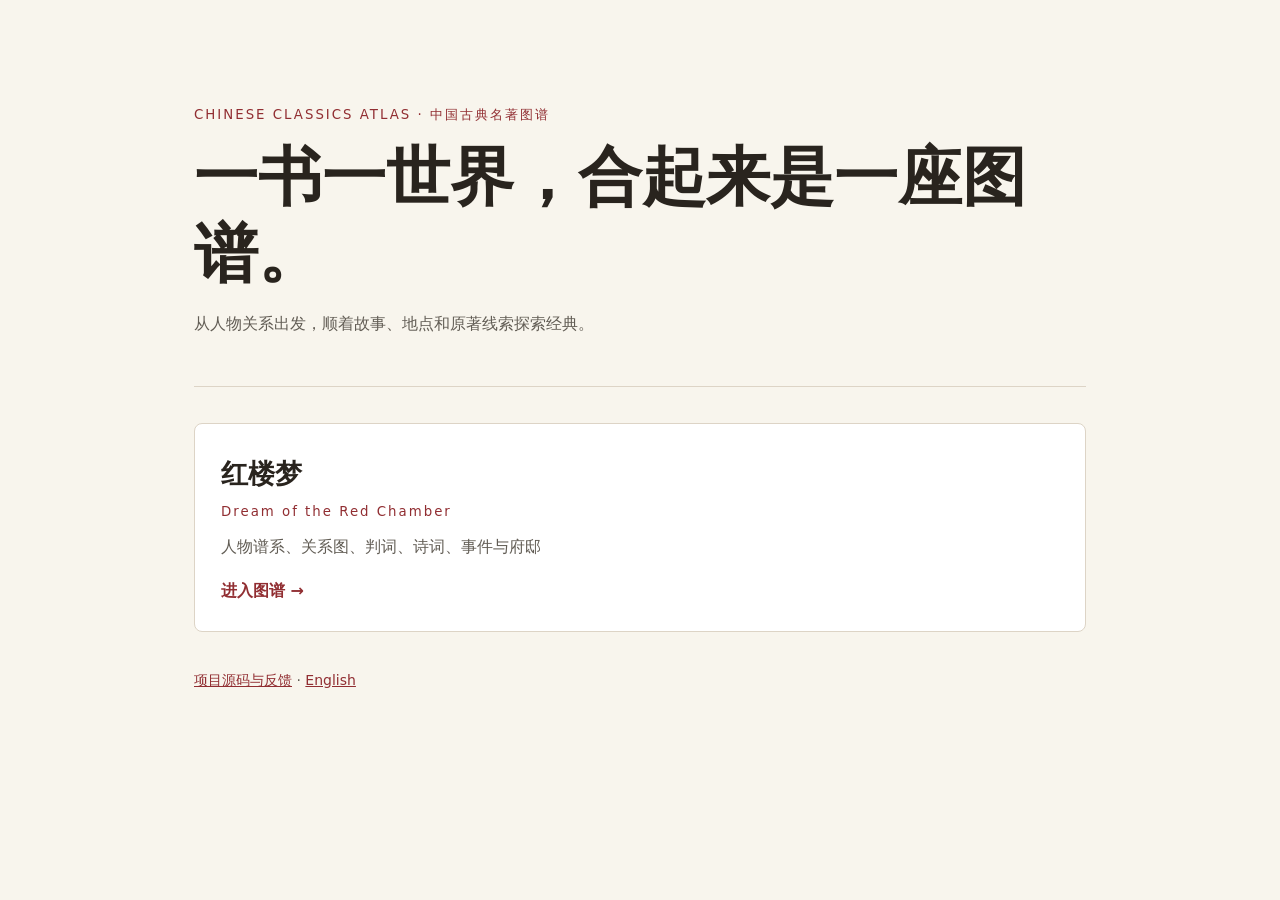
==== index.html @ 7a06d8f0 "feat: scaffold single-repo Chinese Classics Atlas with Honglou route" ====
<!doctype html>
<html lang="zh-CN">
<head>
<meta charset="utf-8">
<meta name="viewport" content="width=device-width, initial-scale=1">
<title>Chinese Classics Atlas · 中国古典名著图谱</title>
<meta name="description" content="在一座图谱里探索中国古典名著的人物、关系、事件与地点。">
<style>
:root{color-scheme:light;--ink:#29241e;--accent:#912e32;--paper:#f8f5ed;--line:#ddd4c6}
*{box-sizing:border-box}body{margin:0;background:var(--paper);color:var(--ink);font:16px/1.75 system-ui,-apple-system,"PingFang SC",sans-serif}
main{max-width:940px;margin:auto;padding:clamp(32px,8vw,100px) 24px}header{border-bottom:1px solid var(--line);padding-bottom:32px}
small{color:var(--accent);letter-spacing:.15em}h1{font-family:Georgia,"Songti SC",serif;font-size:clamp(38px,6vw,64px);line-height:1.2;margin:12px 0}p{color:#625d55}
.grid{display:grid;grid-template-columns:repeat(auto-fit,minmax(250px,1fr));gap:18px;margin:36px 0}.card{background:#fff;border:1px solid var(--line);border-radius:8px;padding:26px;text-decoration:none;color:inherit;display:block}.card:hover,.card:focus-visible{border-color:var(--accent);box-shadow:0 5px 22px #29241e12}.card h2{margin:0;font-size:27px}.card p{margin:8px 0 16px}.card span{color:var(--accent);font-weight:600}footer{font-size:14px;color:#625d55}a{color:var(--accent)}
</style>
</head>
<body>
<main>
<header><small>CHINESE CLASSICS ATLAS · 中国古典名著图谱</small><h1>一书一世界，合起来是一座图谱。</h1><p>从人物关系出发，顺着故事、地点和原著线索探索经典。</p></header>
<div id="works" class="grid" aria-live="polite"></div>
<footer><a href="https://github.com/iihao/chinese-classics-atlas">项目源码与反馈</a> · <a href="en/">English</a></footer>
</main>
<script>
(function(){
  var legacy = location.hash;
  // 历史分享链接继续指向红楼，不占用系列首页路由。
  if (legacy && /^#(?:lineage|graph|people|events|fate|riddle|poetry|places|map|chapters|data|item)(?:\/|$)/.test(legacy)) {
    location.replace('works/honglou/' + legacy); return;
  }
  fetch('works/catalog.json').then(function(r){if(!r.ok)throw Error('目录加载失败');return r.json();}).then(function(c){
    var box=document.getElementById('works');
    c.works.forEach(function(w){
      if(w.status!=='available')return;
      var a=document.createElement('a');a.className='card';a.href=w.entry;
      var h=document.createElement('h2');h.textContent=w.name;
      var en=document.createElement('small');en.textContent=w.englishName;
      var p=document.createElement('p');p.textContent=w.description;
      var arrow=document.createElement('span');arrow.textContent='进入图谱 →';
      a.append(h,en,p,arrow);box.append(a);
    });
  }).catch(function(e){document.getElementById('works').textContent=e.message;});
})();
</script>
</body>
</html>
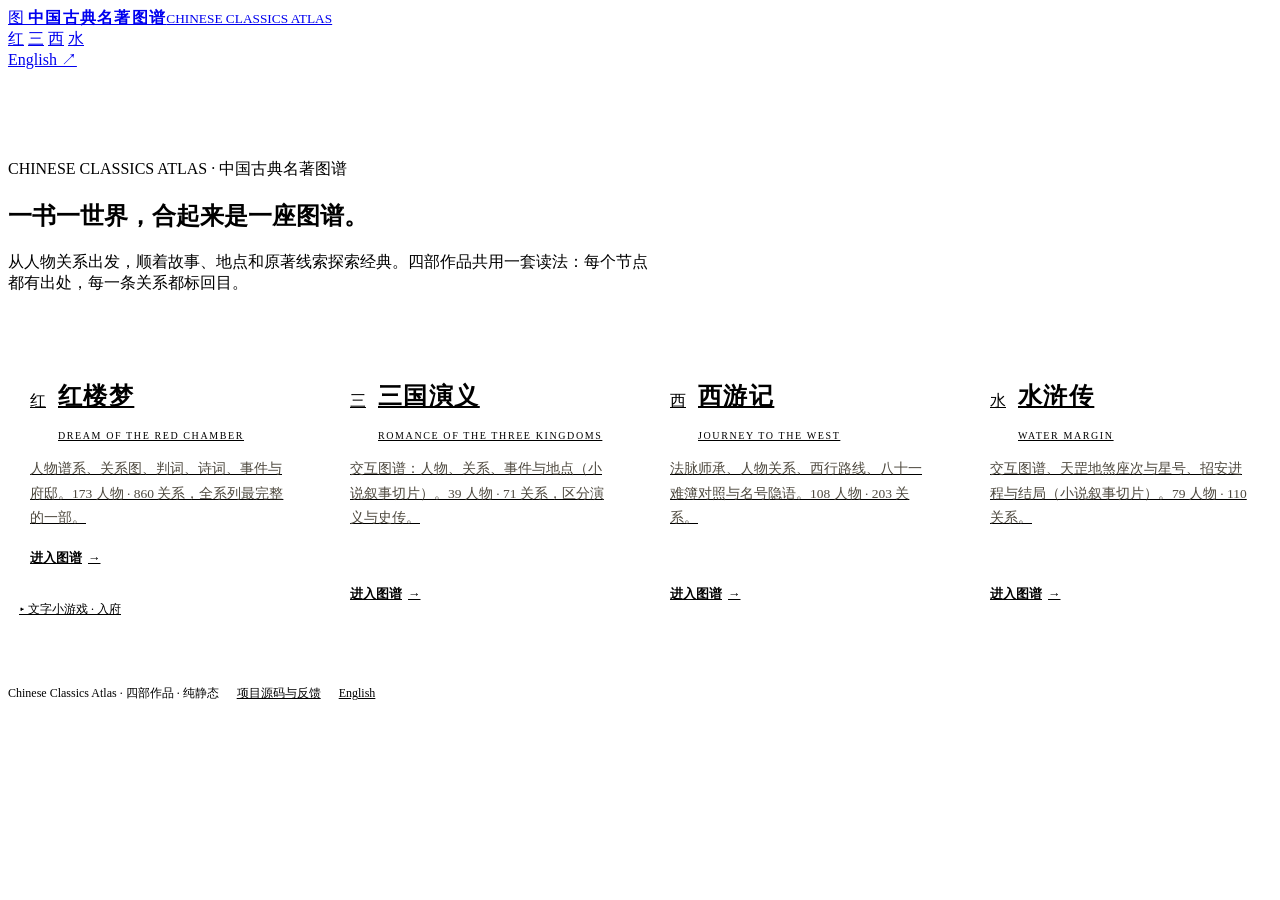
==== commit 38881d72: "feat(honglou): add first-person text game 'Entering the Mansion' - six scenes from the side gate to " ====
--- a/index.html
+++ b/index.html
@@ -1,43 +1,167 @@
 <!doctype html>
-<html lang="zh-CN">
+<html lang="zh-CN" data-work="hub">
 <head>
 <meta charset="utf-8">
 <meta name="viewport" content="width=device-width, initial-scale=1">
 <title>Chinese Classics Atlas · 中国古典名著图谱</title>
-<meta name="description" content="在一座图谱里探索中国古典名著的人物、关系、事件与地点。">
+<meta name="description" content="在一座图谱里探索中国古典名著的人物、关系、事件与地点：红楼梦、三国演义、西游记、水浒传，399 个人物、1244 条带出处的关系。">
+<meta property="og:title" content="Chinese Classics Atlas · 中国古典名著图谱">
+<meta property="og:description" content="四大名著的可交互图谱：399 个人物、1244 条带出处的关系，谱系、西行路线、座次与结局，纯静态开源。">
+<meta property="og:type" content="website">
+<meta property="og:url" content="https://iihao.github.io/chinese-classics-atlas/">
+<meta property="og:image" content="https://iihao.github.io/chinese-classics-atlas/docs/social-preview.png">
+<meta property="og:locale" content="zh_CN">
+<meta name="twitter:card" content="summary_large_image">
+<meta name="twitter:title" content="Chinese Classics Atlas · 中国古典名著图谱">
+<meta name="twitter:description" content="四大名著的可交互图谱：399 个人物、1244 条带出处的关系。">
+<meta name="twitter:image" content="https://iihao.github.io/chinese-classics-atlas/docs/social-preview.png">
+<link rel="stylesheet" href="css/atlas.css">
 <style>
-:root{color-scheme:light;--ink:#29241e;--accent:#912e32;--paper:#f8f5ed;--line:#ddd4c6}
-*{box-sizing:border-box}body{margin:0;background:var(--paper);color:var(--ink);font:16px/1.75 system-ui,-apple-system,"PingFang SC",sans-serif}
-main{max-width:940px;margin:auto;padding:clamp(32px,8vw,100px) 24px}header{border-bottom:1px solid var(--line);padding-bottom:32px}
-small{color:var(--accent);letter-spacing:.15em}h1{font-family:Georgia,"Songti SC",serif;font-size:clamp(38px,6vw,64px);line-height:1.2;margin:12px 0}p{color:#625d55}
-.grid{display:grid;grid-template-columns:repeat(auto-fit,minmax(250px,1fr));gap:18px;margin:36px 0}.card{background:#fff;border:1px solid var(--line);border-radius:8px;padding:26px;text-decoration:none;color:inherit;display:block}.card:hover,.card:focus-visible{border-color:var(--accent);box-shadow:0 5px 22px #29241e12}.card h2{margin:0;font-size:27px}.card p{margin:8px 0 16px}.card span{color:var(--accent);font-weight:600}footer{font-size:14px;color:#625d55}a{color:var(--accent)}
+/* 系列首页：只放首页自己的版式，颜色/字体/控件全部来自 css/atlas.css */
+.topbar .brand-text strong { letter-spacing: .08em; }
+.hero { padding: clamp(34px, 6vw, 72px) 0 clamp(14px, 2vw, 22px); }
+.hero h1 { max-width: 20em; }
+.hero .lead { max-width: 640px; }
+
+.grid { display: grid; grid-template-columns: repeat(auto-fit, minmax(268px, 1fr)); gap: 16px; margin: 8px 0 0; }
+.work { display: flex; flex-direction: column; gap: 8px; min-width: 0; height: 100%; }
+.card {
+  position: relative; display: flex; flex-direction: column; gap: 6px;
+  flex: 1; padding: 22px 22px 20px;
+  background: var(--card); border: 1px solid var(--line); border-radius: var(--r-md);
+  color: inherit; box-shadow: var(--shadow-2);
+  transition: transform .18s ease, box-shadow .18s ease, border-color .18s ease;
+}
+.card:hover, .card:focus-visible { transform: translateY(-2px); border-color: var(--c); box-shadow: 0 16px 34px -20px rgba(50, 34, 20, .6); color: inherit; }
+.card-head { display: flex; align-items: center; gap: 12px; }
+.card .seal { background: var(--c); box-shadow: inset 0 0 0 1px rgba(255,255,255,.25); }
+.card h2 { font-family: var(--serif); font-size: 24px; letter-spacing: .06em; line-height: 1.2; }
+.card .en { font-size: 10px; letter-spacing: .16em; color: var(--ink-3); text-transform: uppercase; }
+.card p { margin: 10px 0 0; font-size: 13.5px; line-height: 1.8; color: #4e493f; }
+.card .go { margin-top: auto; padding-top: 14px; display: inline-flex; align-items: center; gap: 6px; font-size: 12.5px; font-weight: 600; color: var(--c); }
+.card .go::after { content: "→"; transition: transform .18s ease; }
+.card:hover .go::after { transform: translateX(3px); }
+.game-link {
+  display: inline-flex; align-items: center; gap: 6px; width: fit-content;
+  height: 28px; padding: 0 11px;
+  font-size: 12px; color: var(--ink-2);
+  background: rgba(255,255,255,.6); border: 1px solid var(--line); border-radius: 999px;
+}
+.game-link:hover { border-color: var(--c); color: var(--c); }
+
+/* 每部作品的身份色，与顶栏的作品切换一致 */
+[data-work="honglou"] { --c: var(--c-honglou); }
+[data-work="sanguo"] { --c: var(--c-sanguo); }
+[data-work="xiyou"] { --c: var(--c-xiyou); }
+[data-work="shuihu"] { --c: var(--c-shuihu); }
+
+.hub-foot { display: flex; flex-wrap: wrap; align-items: center; gap: 10px 18px; margin-top: 44px; padding-top: 18px; border-top: 1px solid var(--line); font-size: 12px; color: var(--ink-3); }
+.hub-foot a { color: var(--ink-2); }
+.hub-foot a:hover { color: var(--seal); }
+@media (max-width: 640px) {
+  .hero h1 { font-size: clamp(26px, 7.4vw, 32px); }
+  .card { padding: 18px; }
+}
 </style>
 </head>
 <body>
+
+<header class="topbar">
+  <a class="brand" href="./" aria-label="中国古典名著图谱首页">
+    <span class="seal">图</span>
+    <span class="brand-text"><strong>中国古典名著图谱</strong><small>CHINESE CLASSICS ATLAS</small></span>
+  </a>
+  <nav class="workswitch" aria-label="切换作品">
+    <a class="ws-honglou" href="works/honglou/" title="红楼梦">红</a>
+    <a class="ws-sanguo" href="works/sanguo/" title="三国演义">三</a>
+    <a class="ws-xiyou" href="works/xiyou/" title="西游记">西</a>
+    <a class="ws-shuihu" href="works/shuihu/" title="水浒传">水</a>
+  </nav>
+  <a class="back" href="en/" hreflang="en">English ↗</a>
+</header>
+
 <main>
-<header><small>CHINESE CLASSICS ATLAS · 中国古典名著图谱</small><h1>一书一世界，合起来是一座图谱。</h1><p>从人物关系出发，顺着故事、地点和原著线索探索经典。</p></header>
-<div id="works" class="grid" aria-live="polite"></div>
-<footer><a href="https://github.com/iihao/chinese-classics-atlas">项目源码与反馈</a> · <a href="en/">English</a></footer>
+  <section class="hero">
+    <p class="eyebrow">CHINESE CLASSICS ATLAS · 中国古典名著图谱</p>
+    <h1>一书一世界，合起来是一座图谱。</h1>
+    <p class="lead">从人物关系出发，顺着故事、地点和原著线索探索经典。四部作品共用一套读法：每个节点都有出处，每一条关系都标回目。</p>
+  </section>
+
+  <!-- 作品卡片是静态 HTML：无 JS、爬虫与分享抓取都能直接读到。
+       新增作品时请同步 works/catalog.json 与此处的卡片。 -->
+  <div id="works" class="grid">
+    <div class="work">
+      <a class="card" href="works/honglou/" data-work="honglou">
+        <div class="card-head">
+          <span class="seal">红</span>
+          <div>
+            <h2>红楼梦</h2>
+            <div class="en">Dream of the Red Chamber</div>
+          </div>
+        </div>
+        <p>人物谱系、关系图、判词、诗词、事件与府邸。173 人物 · 860 关系，全系列最完整的一部。</p>
+        <span class="go">进入图谱</span>
+      </a>
+      <a class="game-link" href="works/honglou/game/" data-work="honglou">▸ 文字小游戏 · 入府</a>
+    </div>
+
+    <div class="work">
+      <a class="card" href="works/sanguo/" data-work="sanguo">
+        <div class="card-head">
+          <span class="seal">三</span>
+          <div>
+            <h2>三国演义</h2>
+            <div class="en">Romance of the Three Kingdoms</div>
+          </div>
+        </div>
+        <p>交互图谱：人物、关系、事件与地点（小说叙事切片）。39 人物 · 71 关系，区分演义与史传。</p>
+        <span class="go">进入图谱</span>
+      </a>
+    </div>
+
+    <div class="work">
+      <a class="card" href="works/xiyou/" data-work="xiyou">
+        <div class="card-head">
+          <span class="seal">西</span>
+          <div>
+            <h2>西游记</h2>
+            <div class="en">Journey to the West</div>
+          </div>
+        </div>
+        <p>法脉师承、人物关系、西行路线、八十一难簿对照与名号隐语。108 人物 · 203 关系。</p>
+        <span class="go">进入图谱</span>
+      </a>
+    </div>
+
+    <div class="work">
+      <a class="card" href="works/shuihu/" data-work="shuihu">
+        <div class="card-head">
+          <span class="seal">水</span>
+          <div>
+            <h2>水浒传</h2>
+            <div class="en">Water Margin</div>
+          </div>
+        </div>
+        <p>交互图谱、天罡地煞座次与星号、招安进程与结局（小说叙事切片）。79 人物 · 110 关系。</p>
+        <span class="go">进入图谱</span>
+      </a>
+    </div>
+  </div>
+
+  <footer class="hub-foot">
+    <span>Chinese Classics Atlas · 四部作品 · 纯静态</span>
+    <span><a href="https://github.com/iihao/chinese-classics-atlas">项目源码与反馈</a></span>
+    <span><a href="en/">English</a></span>
+  </footer>
 </main>
+
 <script>
-(function(){
+(function () {
+  // 历史分享链接继续指向红楼，不占用系列首页路由。
   var legacy = location.hash;
-  // 历史分享链接继续指向红楼，不占用系列首页路由。
   if (legacy && /^#(?:lineage|graph|people|events|fate|riddle|poetry|places|map|chapters|data|item)(?:\/|$)/.test(legacy)) {
-    location.replace('works/honglou/' + legacy); return;
+    location.replace('works/honglou/' + legacy);
   }
-  fetch('works/catalog.json').then(function(r){if(!r.ok)throw Error('目录加载失败');return r.json();}).then(function(c){
-    var box=document.getElementById('works');
-    c.works.forEach(function(w){
-      if(w.status!=='available')return;
-      var a=document.createElement('a');a.className='card';a.href=w.entry;
-      var h=document.createElement('h2');h.textContent=w.name;
-      var en=document.createElement('small');en.textContent=w.englishName;
-      var p=document.createElement('p');p.textContent=w.description;
-      var arrow=document.createElement('span');arrow.textContent='进入图谱 →';
-      a.append(h,en,p,arrow);box.append(a);
-    });
-  }).catch(function(e){document.getElementById('works').textContent=e.message;});
 })();
 </script>
 </body>
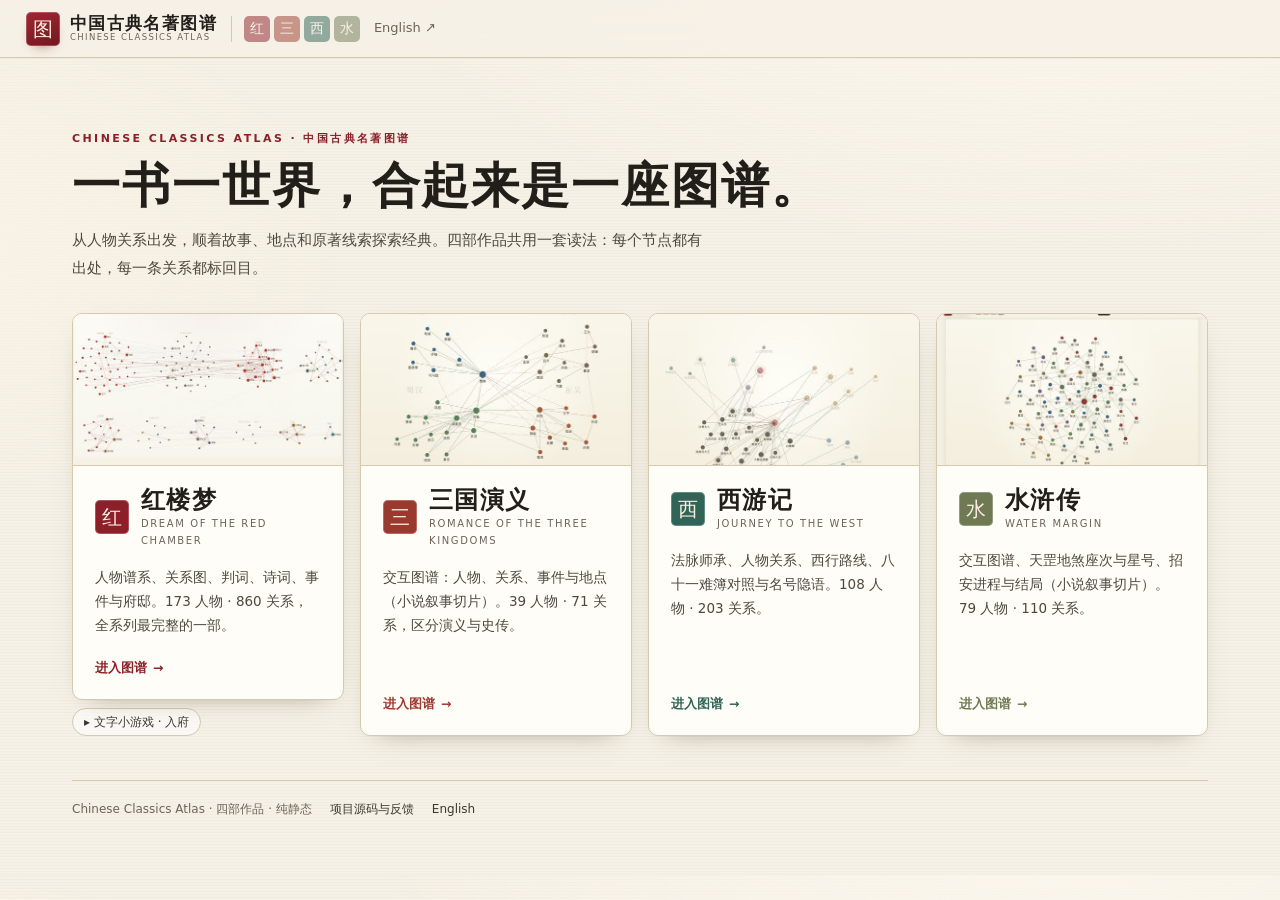
==== commit f1a87a2b: "feat(home): 作品卡片加上关系图缩略图，补水浒与游戏页预览图 - 首页与英文站的四张作品卡片增加 16:9 缩略图，扫一眼即知是什么 - 新增 docs/cards/（约 20KB/张，由作" ====
--- a/index.html
+++ b/index.html
@@ -27,11 +27,27 @@
 .work { display: flex; flex-direction: column; gap: 8px; min-width: 0; height: 100%; }
 .card {
   position: relative; display: flex; flex-direction: column; gap: 6px;
-  flex: 1; padding: 22px 22px 20px;
+  flex: 1; padding: 0 22px 20px; overflow: hidden;
   background: var(--card); border: 1px solid var(--line); border-radius: var(--r-md);
   color: inherit; box-shadow: var(--shadow-2);
   transition: transform .18s ease, box-shadow .18s ease, border-color .18s ease;
 }
+/* 卡片顶部的关系图缩略图：给"这是什么"一个 3 秒答案 */
+.card .thumb {
+  margin: 0 -22px 14px; aspect-ratio: 16 / 9; overflow: hidden;
+  background: linear-gradient(#f7f2e8, #f2ece0);
+  border-bottom: 1px solid var(--line);
+  /* 缩略图取原图中部偏上：图谱主体在中间，边缘是留白 */
+  display: block; position: relative;
+}
+.card .thumb img {
+  width: 100%; height: 100%; display: block;
+  object-fit: cover; object-position: 50% 42%;
+  transition: transform .35s ease;
+}
+.card:hover .thumb img { transform: scale(1.035); }
+/* 四张卡片高度对齐：标题与正文区固定行数，避免参差 */
+.card p { min-height: 5.4em; }
 .card:hover, .card:focus-visible { transform: translateY(-2px); border-color: var(--c); box-shadow: 0 16px 34px -20px rgba(50, 34, 20, .6); color: inherit; }
 .card-head { display: flex; align-items: center; gap: 12px; }
 .card .seal { background: var(--c); box-shadow: inset 0 0 0 1px rgba(255,255,255,.25); }
@@ -92,6 +108,7 @@
   <div id="works" class="grid">
     <div class="work">
       <a class="card" href="works/honglou/" data-work="honglou">
+        <span class="thumb"><img src="docs/cards/honglou.jpg" alt="红楼梦人物关系图谱：贾府谱系与人物关系" loading="lazy" width="560" height="315"></span>
         <div class="card-head">
           <span class="seal">红</span>
           <div>
@@ -107,6 +124,7 @@
 
     <div class="work">
       <a class="card" href="works/sanguo/" data-work="sanguo">
+        <span class="thumb"><img src="docs/cards/sanguo.jpg" alt="三国演义人物关系图谱：魏蜀吴群雄四方势力" loading="lazy" width="560" height="315"></span>
         <div class="card-head">
           <span class="seal">三</span>
           <div>
@@ -121,6 +139,7 @@
 
     <div class="work">
       <a class="card" href="works/xiyou/" data-work="xiyou">
+        <span class="thumb"><img src="docs/cards/xiyou.jpg" alt="西游记人物关系图谱：取经团队与法脉师承" loading="lazy" width="560" height="315"></span>
         <div class="card-head">
           <span class="seal">西</span>
           <div>
@@ -135,6 +154,7 @@
 
     <div class="work">
       <a class="card" href="works/shuihu/" data-work="shuihu">
+        <span class="thumb"><img src="docs/cards/shuihu.jpg" alt="水浒传人物关系图谱：一百单八将聚义梁山" loading="lazy" width="560" height="315"></span>
         <div class="card-head">
           <span class="seal">水</span>
           <div>
--- a/css/atlas.css
+++ b/css/atlas.css
@@ -0,0 +1,416 @@
+/* ============================================================
+   atlas.css — 中国古典名著图谱 · 共享外观层
+   ------------------------------------------------------------
+   四部作品与系列首页共用同一套纸墨、字体与控件。
+
+   加载顺序：各作品自己的 css 在前，本文件在后 —— 共享规则统一收口在这里，
+   作品文件只留自己独有的部分（图谱、谱系、路线、座次、诗词…）。
+   想改配色/字号/圆角/工具条，只改这一个文件。
+
+   规范：
+     1. 颜色只用 --paper / --ink / --line / --seal / --gold / --jade 这几档，
+        不要在作品文件里再写死十六进制（作品专属色除外，见 --c-*）。
+     2. 控件高度统一：工具条控件 32px，主按钮 34px，图标按钮 28px。
+     3. 所有可聚焦元素共享 --focus 焦点环。
+     4. 移动端 980px 以下，导航变成可横向滚动的条，不折叠成菜单。
+   ============================================================ */
+
+/* ---------- 1. 设计令牌 ---------- */
+:root {
+  /* 纸与墨 */
+  --paper: #f6f1e6;
+  --paper-2: #efe7d6;
+  --paper-3: #e5dac3;
+  --card: #fffdf7;
+  --ink: #221f1a;
+  --ink-2: #3d3931;
+  --ink-3: #6c6459;
+  --line: #d5c9af;
+  --line-2: #c8b997;
+
+  /* 朱、金、青 */
+  --seal: #8c1f28;
+  --seal-2: #a83a41;
+  --seal-ink: #fff6ec;
+  --gold: #a8823c;
+  --jade: #2f6457;
+
+  /* 四部作品的身份色（只用于作品切换与图谱配色） */
+  --c-honglou: #8c1f28;
+  --c-sanguo: #9a3a2f;
+  --c-xiyou: #2f6457;
+  --c-shuihu: #6f7a54;
+
+  /* 字 */
+  --serif: "Songti SC", "Noto Serif SC", "Source Han Serif SC", "STSong", Georgia, serif;
+  --sans: "PingFang SC", "Hiragino Sans GB", "Noto Sans SC", system-ui, sans-serif;
+
+  /* 尺 */
+  --nav-h: 58px;
+  --r-sm: 6px;
+  --r-md: 10px;
+  --r-lg: 14px;
+  --shadow: 0 1px 0 rgba(255, 255, 255, .6) inset, 0 14px 34px -24px rgba(50, 34, 20, .7);
+  --shadow-2: 0 10px 26px -18px rgba(50, 34, 20, .55);
+  --focus: 0 0 0 3px rgba(140, 31, 40, .16);
+
+  /* 兼容旧变量名：红楼用 --red，三部用 --seal */
+  --red: var(--seal);
+  --red-2: var(--seal-2);
+  --muted: var(--ink-3);
+  --violet: #5f5580;
+  color-scheme: light;
+}
+
+/* 四部作品的身份色：页面用 <html data-work="…"> 声明，作品 css 里不再写调色板 */
+html[data-work="honglou"] { --seal: #8c1f28; --seal-2: #a83a41; --gold: #a8823c; --jade: #2f6457; }
+html[data-work="sanguo"]  { --seal: #9a3a2f; --seal-2: #b04a3c; --gold: #a47c3f;
+  --shu: #5c7d57; --wei: #3f6480; --wu: #a45a3a; --qun: #7a6953; }
+html[data-work="xiyou"]   { --seal: #8c1f28; --seal-2: #a83a41; --gold: #a8823c; --jade: #2f6457; }
+html[data-work="shuihu"]  { --seal: #7c3b2e; --seal-2: #96493a; --gold: #9a7b3c; --reeds: #6f7a54;
+  --shu: #5c7d57; --wei: #3f6480; --wu: #a45a3a; --qun: #7a6953; }
+
+/* ---------- 2. 底子 ---------- */
+*, *::before, *::after { box-sizing: border-box; }
+[hidden] { display: none !important; }
+html { -webkit-text-size-adjust: 100%; }
+body {
+  margin: 0;
+  color: var(--ink);
+  font: 15px/1.7 var(--sans);
+  background:
+    radial-gradient(1100px 520px at 82% -8%, #fcf7ee 0, transparent 62%),
+    radial-gradient(800px 460px at -8% 28%, #f9f3e6 0, transparent 55%),
+    repeating-linear-gradient(0deg, rgba(120, 96, 64, .03) 0 1px, transparent 1px 3px),
+    var(--paper);
+  -webkit-font-smoothing: antialiased;
+}
+a { color: var(--seal); text-decoration: none; }
+a:hover { color: var(--seal-2); }
+button, input, select, textarea { font: inherit; color: inherit; }
+h1, h2, h3, h4 { font-family: var(--serif); font-weight: 600; letter-spacing: .02em; margin: 0; }
+::selection { background: #e8d8c3; }
+mark { background: rgba(168, 130, 60, .3); border-radius: 2px; padding: 0 1px; }
+/* 焦点环：键盘可见，鼠标不打扰 */
+:focus-visible { outline: 2px solid var(--seal); outline-offset: 2px; border-radius: 4px; }
+input:focus-visible, textarea:focus-visible, select:focus-visible { outline: none; }
+/* 吸顶导航底下跳锚点，别把标题盖住 */
+[id] { scroll-margin-top: calc(var(--nav-h) + 14px); }
+@media (prefers-reduced-motion: reduce) {
+  *, *::before, *::after { animation-duration: .001ms !important; transition-duration: .001ms !important; scroll-behavior: auto !important; }
+}
+
+/* ---------- 3. 顶栏 ---------- */
+.topbar {
+  position: sticky; top: 0; z-index: 60;
+  display: flex; align-items: center; gap: 14px;
+  min-height: var(--nav-h); padding: 0 clamp(12px, 3vw, 26px);
+  background: rgba(246, 241, 230, .88);
+  border-bottom: 1px solid var(--line);
+  box-shadow: 0 1px 0 rgba(120, 96, 64, .04);
+  backdrop-filter: blur(14px) saturate(1.1);
+}
+.brand { display: flex; align-items: center; gap: 10px; flex: none; color: var(--ink); }
+.brand:hover { color: var(--ink); }
+.seal {
+  width: 34px; height: 34px; flex: none;
+  display: grid; place-items: center;
+  border-radius: 5px;
+  background: linear-gradient(160deg, #a02832, #74161f);
+  color: #fbeee1;
+  font-family: var(--serif); font-size: 20px; line-height: 1;
+  box-shadow: inset 0 0 0 1px rgba(255, 255, 255, .22), 0 6px 14px -9px rgba(110, 20, 26, .9);
+}
+.seal.small { width: 26px; height: 26px; font-size: 15px; border-radius: 4px; }
+.brand-text { display: flex; flex-direction: column; line-height: 1.15; }
+.brand-text strong { font-family: var(--serif); font-size: 17px; letter-spacing: .1em; }
+.brand-text small { font-size: 8.5px; letter-spacing: .16em; color: var(--ink-3); }
+
+/* 导航：链接和按钮同款（红楼用 a，三部用 button） */
+.mainnav {
+  display: flex; align-items: center; gap: 2px;
+  margin-left: auto; min-width: 0;
+  overflow-x: auto; scrollbar-width: none;
+}
+.mainnav::-webkit-scrollbar { display: none; }
+.mainnav > a, .mainnav > button {
+  flex: none;
+  display: inline-flex; align-items: center; height: 32px; padding: 0 11px;
+  border: 0; border-radius: var(--r-sm); background: none;
+  color: var(--ink-3); font-size: 13.5px; font-weight: 600; letter-spacing: .03em;
+  white-space: nowrap; cursor: pointer;
+  transition: background .15s ease, color .15s ease;
+}
+.mainnav > a:hover, .mainnav > button:hover { color: var(--ink); background: rgba(140, 31, 40, .07); }
+.mainnav > a.active, .mainnav > a[aria-current="page"],
+.mainnav > button.on { color: #fff; background: var(--ink); }
+
+/* 系列切换：四部作品 + 首页，同一个位置、同一套尺寸 */
+.workswitch { display: flex; align-items: center; gap: 4px; flex: none; padding-left: 12px; border-left: 1px solid var(--line); }
+.workswitch a {
+  width: 26px; height: 26px; display: grid; place-items: center;
+  border-radius: 5px; color: #fbeee1;
+  font-family: var(--serif); font-size: 14px; line-height: 1;
+  opacity: .5; text-decoration: none;
+  transition: opacity .15s ease, transform .15s ease;
+}
+.workswitch a:hover { opacity: .92; transform: translateY(-1px); color: #fbeee1; }
+.workswitch a[aria-current="page"] { opacity: 1; box-shadow: inset 0 0 0 1px rgba(255, 255, 255, .4), 0 3px 8px -4px rgba(50, 34, 20, .6); }
+.ws-honglou { background: var(--c-honglou); }
+.ws-sanguo { background: var(--c-sanguo); }
+.ws-xiyou { background: var(--c-xiyou); }
+.ws-shuihu { background: var(--c-shuihu); }
+.ws-home { background: var(--ink-2); font-size: 13px; }
+
+.back { flex: none; font-size: 13px; color: var(--ink-3); white-space: nowrap; }
+.back:hover { color: var(--seal); }
+.search-btn {
+  display: inline-flex; align-items: center; gap: 7px; flex: none;
+  height: 32px; padding: 0 11px;
+  border: 1px solid var(--line-2); border-radius: var(--r-sm);
+  background: rgba(255, 255, 255, .55);
+  font-size: 12px; color: var(--ink-3); cursor: pointer;
+  transition: border-color .15s ease, color .15s ease;
+}
+.search-btn:hover { border-color: var(--seal); color: var(--seal); }
+.search-btn::before { content: "⌕"; font-size: 16px; line-height: 1; }
+kbd {
+  font-family: var(--sans); font-size: 10px; line-height: 1;
+  padding: 3px 5px; border: 1px solid var(--line-2); border-bottom-width: 2px;
+  border-radius: 4px; background: #fffaef; color: var(--ink-3);
+}
+.icon-btn { display: none; }
+
+/* ---------- 4. 页面骨架 ---------- */
+main { max-width: 1200px; margin: 0 auto; padding: 0 clamp(16px, 4vw, 32px) 56px; }
+.wrap { max-width: 1200px; margin: 0 auto; padding: 0 clamp(16px, 4vw, 32px) 56px; }
+
+/* 首屏 / 页头：三部用 .hero，红楼用 .page-head，规格一致 */
+.hero, .page-head { padding: clamp(28px, 4.6vw, 52px) 0 clamp(16px, 2.4vw, 24px); }
+.hero h1, .page-head h1 {
+  font-family: var(--serif);
+  font-size: clamp(30px, 4.2vw, 48px); line-height: 1.14; letter-spacing: .04em;
+}
+.hero h1 small, .page-head h1 small {
+  display: inline-block; margin-left: 12px;
+  font: 400 13px/1.5 var(--sans); letter-spacing: .06em; color: var(--ink-3);
+  vertical-align: middle;
+}
+.eyebrow, .page-head .eyebrow {
+  margin: 0 0 10px; color: var(--seal);
+  font-size: 11px; font-weight: 700; letter-spacing: .22em; text-transform: uppercase;
+}
+.lead, .page-head > p:not(.eyebrow) {
+  max-width: 760px; margin: 14px 0 0;
+  font-size: 15px; line-height: 1.85; color: #4e493f;
+}
+
+/* 数据规模 */
+.stats { display: flex; flex-wrap: wrap; margin: 22px 0 0; }
+.stat { padding: 0 20px; border-left: 1px solid var(--line); }
+.stat:first-child { padding-left: 0; border-left: 0; }
+.stat b { display: block; font: 700 clamp(22px, 3vw, 30px)/1.15 var(--serif); color: var(--seal); font-variant-numeric: tabular-nums; }
+.stat span { font-size: 11px; letter-spacing: .1em; color: var(--ink-3); }
+
+/* 读法 / 说明：带一条金色书签边 */
+.notice {
+  display: flex; gap: 12px; max-width: 920px; margin: 20px 0 0;
+  padding: 13px 16px;
+  background: rgba(255, 253, 247, .6);
+  border: 1px solid var(--line); border-left: 3px solid var(--gold);
+  border-radius: var(--r-sm);
+  font-size: 13px; line-height: 1.85; color: #4e493f;
+}
+.notice b { flex: none; color: var(--gold); letter-spacing: .08em; }
+.notice em { font-style: normal; color: var(--seal); font-weight: 600; }
+
+/* ---------- 5. 工具条与控件 ---------- */
+.toolbar {
+  display: flex; flex-wrap: wrap; align-items: center; gap: 8px;
+  padding: 11px 14px;
+  border-bottom: 1px solid var(--line);
+  background: linear-gradient(180deg, rgba(255, 253, 248, .9), rgba(251, 247, 236, .7));
+}
+.fbar { display: flex; flex-wrap: wrap; gap: 5px; min-width: 0; }
+.relbar { padding-left: 10px; border-left: 1px solid var(--line); }
+
+/* 筛选片 / 开关片 */
+.chip, .f-chip {
+  display: inline-flex; align-items: center; gap: 6px;
+  height: 30px; padding: 0 12px;
+  border: 1px solid var(--line); border-radius: 999px;
+  background: rgba(255, 255, 255, .6);
+  color: var(--ink-2); font-size: 12px; line-height: 1;
+  white-space: nowrap; cursor: pointer;
+  transition: background .15s ease, border-color .15s ease, color .15s ease;
+}
+.chip:hover, .f-chip:hover { border-color: var(--seal); color: var(--seal); }
+.chip.on, .f-chip.on { background: var(--ink); border-color: var(--ink); color: #fff; }
+.chip em { font-style: normal; font-size: 10px; opacity: .7; margin-left: 4px; }
+.f-chip .dot { width: 7px; height: 7px; border-radius: 50%; flex: none; }
+
+/* 分段控件：红楼是 .seg-btn，三部是 .seg button */
+.seg { display: inline-flex; border: 1px solid var(--line); border-radius: var(--r-sm); overflow: hidden; background: rgba(255, 255, 255, .6); }
+.seg button, .seg-btn {
+  border: 0; background: none; padding: 0 13px; height: 30px;
+  font-size: 12.5px; color: var(--ink-3); cursor: pointer;
+  transition: background .15s ease, color .15s ease;
+}
+.seg button + button, .seg-btn + .seg-btn { border-left: 1px solid var(--line); }
+.seg button:hover, .seg-btn:hover { background: rgba(140, 31, 40, .07); color: var(--seal); }
+.seg button.on, .seg-btn.on { background: var(--ink); color: #fff; }
+
+/* 搜索框 */
+input[type="search"], input[type="text"], select,
+.gsearch input, .psearch, .glist-bar input, .palette-input input {
+  height: 32px; padding: 0 12px;
+  border: 1px solid var(--line-2); border-radius: var(--r-sm);
+  background: rgba(255, 255, 255, .7);
+  font-size: 13px; outline: none;
+  transition: border-color .15s ease, box-shadow .15s ease;
+}
+input[type="search"]:focus, input[type="text"]:focus, select:focus,
+.gsearch input:focus, .psearch:focus, .glist-bar input:focus {
+  border-color: var(--seal); box-shadow: var(--focus);
+}
+.palette-input input { border: 0; background: none; height: auto; padding: 0; }
+
+/* 缩放组 */
+.zoom {
+  display: inline-flex; align-items: center; gap: 1px; margin-left: auto;
+  padding: 2px; border: 1px solid var(--line); border-radius: var(--r-sm);
+  background: rgba(255, 255, 255, .6);
+}
+.zoom button {
+  width: 26px; height: 26px; border: 0; border-radius: 4px; background: none;
+  color: var(--ink-2); font-size: 14px; line-height: 1; cursor: pointer;
+}
+.zoom button:hover { background: rgba(140, 31, 40, .08); color: var(--seal); }
+.zoom .fit { width: auto; padding: 0 8px; font-size: 11px; }
+.zoom span { min-width: 44px; text-align: center; font-size: 11px; color: var(--ink-3); }
+
+/* 计数与小提示 */
+#peopleCount, #eventCount, #placesCount,
+#gCount, #gHint, .hint {
+  font-size: 12px; color: var(--ink-3);
+}
+#peopleCount, #eventCount, #placesCount { margin-left: auto; white-space: nowrap; }
+
+/* 下拉候选（图谱搜索） */
+.slist {
+  position: absolute; left: 0; right: 0; top: calc(100% + 5px); z-index: 30;
+  max-height: 300px; overflow: auto;
+  background: var(--card); border: 1px solid var(--line); border-radius: var(--r-sm);
+  box-shadow: var(--shadow-2); padding: 4px;
+}
+.slist button {
+  display: flex; align-items: baseline; gap: 8px; width: 100%;
+  padding: 7px 9px; border: 0; border-radius: 5px; background: none;
+  text-align: left; font-size: 13px; color: var(--ink); cursor: pointer;
+}
+.slist button:hover, .slist button.on { background: rgba(140, 31, 40, .07); }
+.slist button small { color: var(--ink-3); font-size: 11px; }
+.slist-empty { padding: 10px 11px; color: var(--ink-3); font-size: 12px; }
+
+/* 视图卡片：三国/西游/水浒把每个视图包在 main > .panel 里（红楼的 .panel 是视图内的内容块，不受影响） */
+main > .panel {
+  background: var(--card); border: 1px solid var(--line);
+  border-radius: var(--r-md); box-shadow: var(--shadow-2); overflow: hidden;
+}
+main > .panel + .panel { margin-top: 16px; }
+.view { animation: fadeUp .26s ease; }
+@keyframes fadeUp { from { opacity: 0; transform: translateY(5px); } to { opacity: 1; transform: none; } }
+
+/* 「全部」筛选片上的三色圆点：一屏之内看得出是"所有势力" */
+.f-chip .dot.all { background: linear-gradient(135deg, var(--seal), var(--gold), var(--jade)); }
+html[data-work="sanguo"] .f-chip .dot.all { background: linear-gradient(135deg, var(--shu), var(--wei), var(--wu)); }
+html[data-work="shuihu"] .f-chip .dot.all { background: linear-gradient(135deg, var(--shu), var(--wei), var(--wu)); }
+.slist button i { width: 7px; height: 7px; border-radius: 50%; flex: none; display: inline-block; }
+
+/* 折叠的「依据哪些书」：西游页头下的资料来源 */
+#readRefs { margin: 16px 0 0; max-width: 920px; font-size: 12.5px; }
+#readRefs summary {
+  position: relative; padding-left: 18px; cursor: pointer; list-style: none;
+  color: var(--ink-2); letter-spacing: .02em;
+}
+#readRefs summary::-webkit-details-marker { display: none; }
+#readRefs summary::before { content: "＋"; position: absolute; left: 0; color: var(--gold); }
+#readRefs[open] summary::before { content: "−"; }
+#readRefs ul { margin: 8px 0 0; padding-left: 20px; color: var(--ink-3); line-height: 1.85; }
+
+/* ---------- 5b. 卡片：四部作品里的同名部件对齐 ---------- */
+.card, .person, .row, .p-card, .t-item, .place-card, .m-place, .rk-row {
+  border-radius: var(--r-md);
+  border-color: var(--line);
+}
+.card, .person, .row, .p-card, .place-card { background: var(--card); }
+.card:hover, .person:hover, .row:hover, .p-card:hover, .place-card:hover {
+  border-color: var(--line-2); box-shadow: var(--shadow-2);
+}
+.card h3, .person .pname, .p-card strong { letter-spacing: .04em; }
+
+/* 图谱页脚：左边图例与提示，右边缩放与计数 */
+.gf-tools { display: flex; align-items: center; gap: 12px; margin-left: auto; }
+.gf-tools .zoom { margin-left: 0; }
+
+/* ---------- 6. 页脚 ---------- */
+.foot, .footer {
+  display: flex; flex-direction: row; flex-wrap: wrap; align-items: center; justify-content: space-between;
+  gap: 8px 18px;
+  max-width: 1200px; margin: 0 auto; padding: 22px clamp(16px, 4vw, 32px) 44px;
+  border-top: 1px solid var(--line);
+  font-size: 12px; color: var(--ink-3);
+}
+.foot p, .footer p { margin: 0; }
+.foot a, .footer a { color: var(--ink-2); }
+.foot a:hover, .footer a:hover { color: var(--seal); }
+.foot-src { flex-basis: 100%; color: #8b8374; }
+.foot-brand { display: flex; align-items: center; gap: 10px; }
+.muted { color: var(--ink-3); font-size: 11.5px; letter-spacing: .06em; }
+
+/* 加载失败 */
+.load-error { margin: 0; padding: 40px 20px; text-align: center; color: var(--seal); font-size: 14px; }
+
+/* ---------- 7. 响应式 ---------- */
+@media (max-width: 1080px) {
+  .brand-text small { display: none; }
+}
+@media (max-width: 980px) {
+  /* 两行：品牌 · 作品切换 · 检索 / 导航（横向滚动，不折叠成菜单） */
+  .topbar { flex-wrap: wrap; gap: 8px; min-height: 0; padding: 9px 12px 0; }
+  .brand { order: 1; }
+  .workswitch { order: 2; margin-left: auto; padding-left: 0; border-left: 0; }
+  .search-btn { order: 3; }
+  .mainnav {
+    order: 4; flex: 1 0 100%; margin-left: 0; padding: 0 0 7px;
+    display: flex; flex-direction: row; flex-wrap: nowrap; position: static;
+    border: 0; background: none;
+    -webkit-mask-image: linear-gradient(90deg, transparent 0, #000 12px, #000 calc(100% - 12px), transparent 100%);
+    mask-image: linear-gradient(90deg, transparent 0, #000 12px, #000 calc(100% - 12px), transparent 100%);
+  }
+  .mainnav > a, .mainnav > button { height: 30px; padding: 0 10px; font-size: 13px; }
+  .icon-btn, .menu-toggle { display: none !important; }
+  .workswitch { padding-left: 8px; }
+  .workswitch a { width: 24px; height: 24px; font-size: 13px; }
+  .search-btn span { display: none; }
+  .search-btn kbd { display: none; }
+  .search-btn { padding: 0 9px; }
+  .hero, .page-head { padding: 22px 0 14px; }
+  .lead, .page-head > p:not(.eyebrow) { font-size: 14px; }
+  .foot, .footer { justify-content: flex-start; }
+}
+@media (max-width: 640px) {
+  .topbar { min-height: 52px; gap: 8px; }
+  .brand-text strong { font-size: 15px; letter-spacing: .06em; }
+  .workswitch { border-left: 0; padding-left: 0; gap: 3px; }
+  .back { order: 3; }
+  .mainnav { padding-bottom: 6px; }
+  .workswitch a { width: 22px; height: 22px; font-size: 12px; border-radius: 4px; }
+  .back { display: none; }
+  .stats { flex-wrap: nowrap; overflow-x: auto; scrollbar-width: none; }
+  .stats::-webkit-scrollbar { display: none; }
+  .stat { padding: 0 14px; flex: none; }
+  .hero h1, .page-head h1 { font-size: clamp(26px, 8vw, 34px); }
+  .toolbar { padding: 9px 11px; gap: 6px; }
+  .zoom { margin-left: 0; }
+}
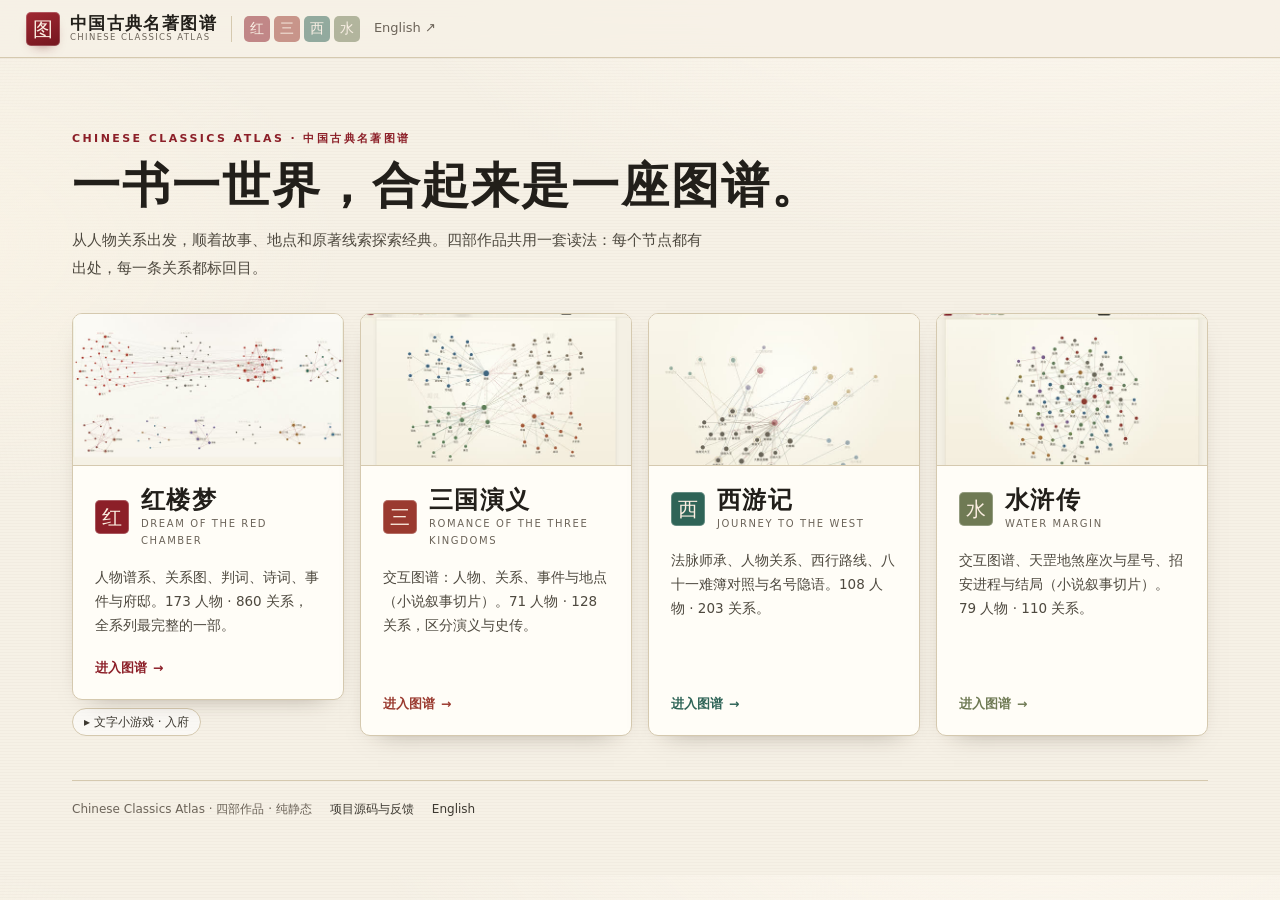
==== commit 3c33421d: "feat(sanguo): 人物 39→71、关系 71→128，补齐原著重要人物 新增 32 位此前缺失的人物与 57 条带回目关系： - 曹魏：曹仁、夏侯渊、典韦、徐晃、张郃、贾诩、程昱、司马昭、" ====
--- a/index.html
+++ b/index.html
@@ -4,16 +4,16 @@
 <meta charset="utf-8">
 <meta name="viewport" content="width=device-width, initial-scale=1">
 <title>Chinese Classics Atlas · 中国古典名著图谱</title>
-<meta name="description" content="在一座图谱里探索中国古典名著的人物、关系、事件与地点：红楼梦、三国演义、西游记、水浒传，399 个人物、1244 条带出处的关系。">
+<meta name="description" content="在一座图谱里探索中国古典名著的人物、关系、事件与地点：红楼梦、三国演义、西游记、水浒传，431 个人物、1301 条带出处的关系。">
 <meta property="og:title" content="Chinese Classics Atlas · 中国古典名著图谱">
-<meta property="og:description" content="四大名著的可交互图谱：399 个人物、1244 条带出处的关系，谱系、西行路线、座次与结局，纯静态开源。">
+<meta property="og:description" content="四大名著的可交互图谱：431 个人物、1301 条带出处的关系，谱系、西行路线、座次与结局，纯静态开源。">
 <meta property="og:type" content="website">
 <meta property="og:url" content="https://iihao.github.io/chinese-classics-atlas/">
 <meta property="og:image" content="https://iihao.github.io/chinese-classics-atlas/docs/social-preview.png">
 <meta property="og:locale" content="zh_CN">
 <meta name="twitter:card" content="summary_large_image">
 <meta name="twitter:title" content="Chinese Classics Atlas · 中国古典名著图谱">
-<meta name="twitter:description" content="四大名著的可交互图谱：399 个人物、1244 条带出处的关系。">
+<meta name="twitter:description" content="四大名著的可交互图谱：431 个人物、1301 条带出处的关系。">
 <meta name="twitter:image" content="https://iihao.github.io/chinese-classics-atlas/docs/social-preview.png">
 <link rel="stylesheet" href="css/atlas.css">
 <style>
@@ -132,7 +132,7 @@
             <div class="en">Romance of the Three Kingdoms</div>
           </div>
         </div>
-        <p>交互图谱：人物、关系、事件与地点（小说叙事切片）。39 人物 · 71 关系，区分演义与史传。</p>
+        <p>交互图谱：人物、关系、事件与地点（小说叙事切片）。71 人物 · 128 关系，区分演义与史传。</p>
         <span class="go">进入图谱</span>
       </a>
     </div>
